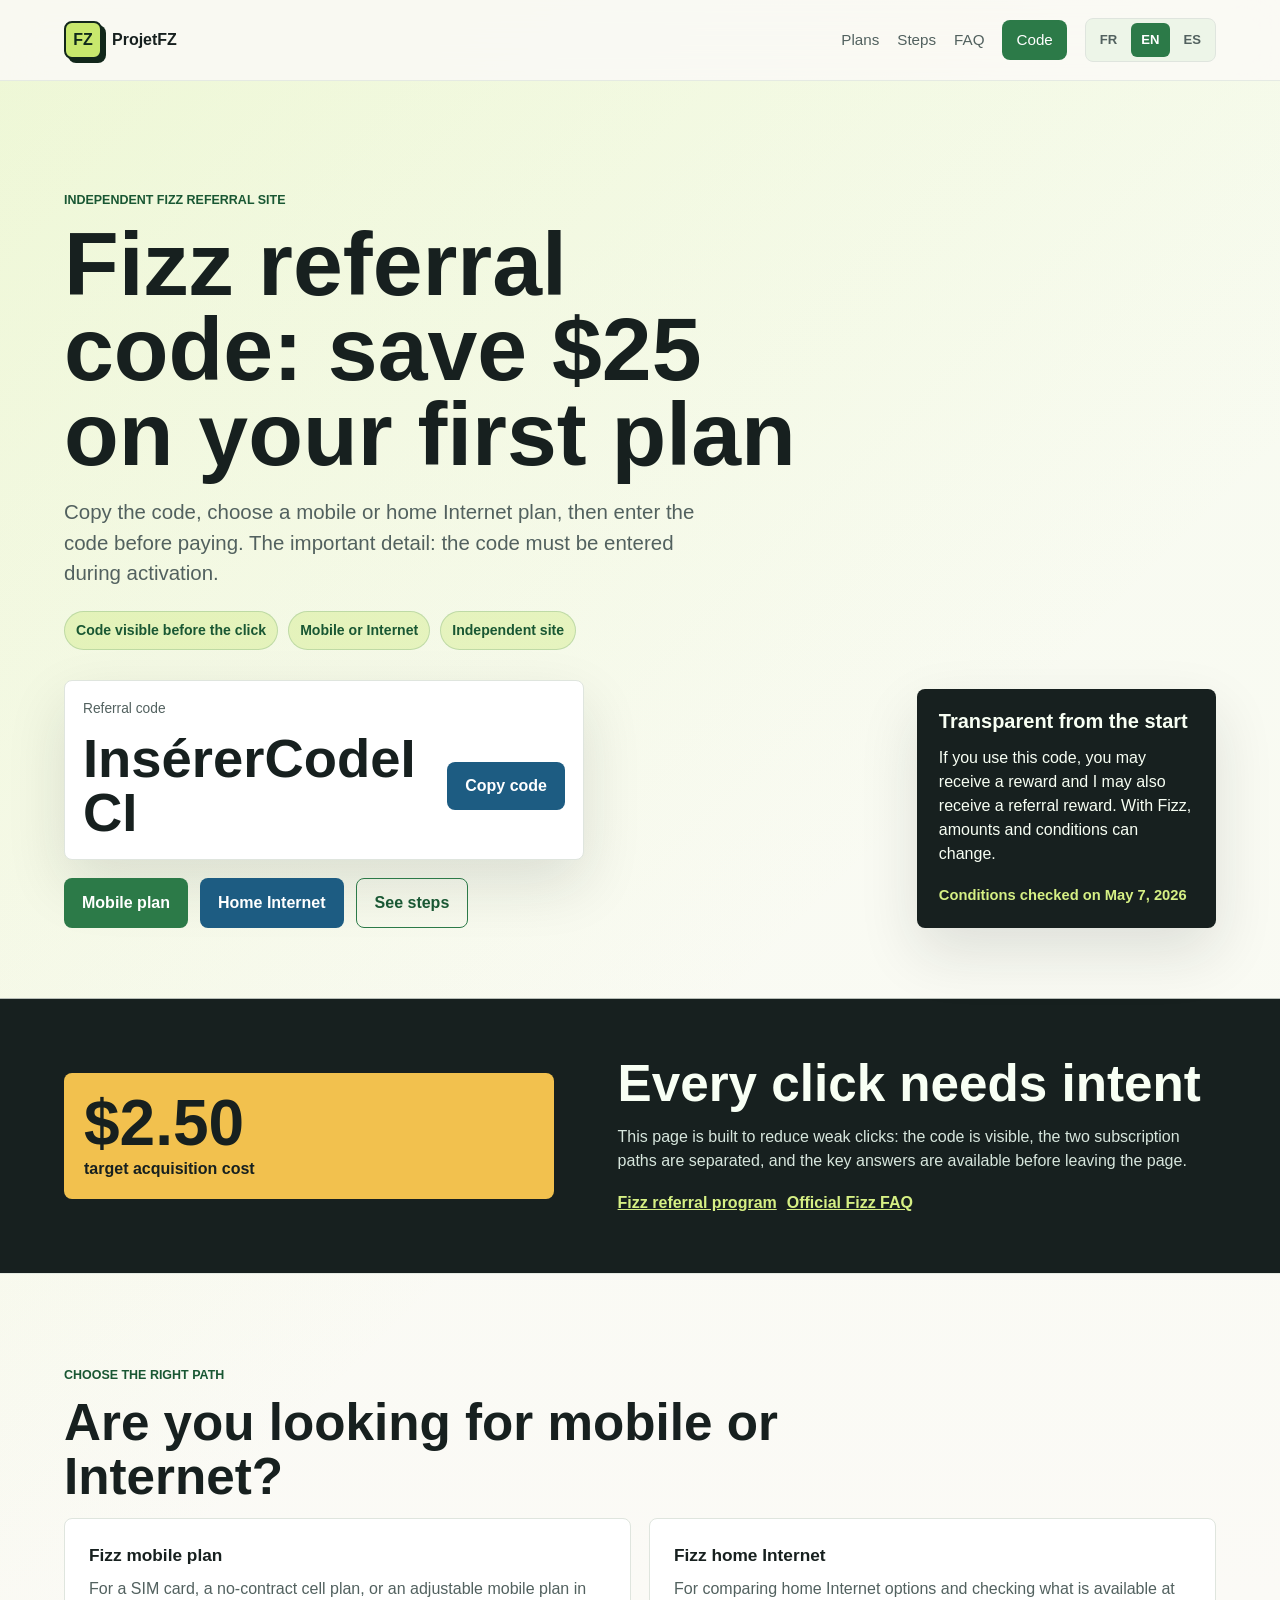
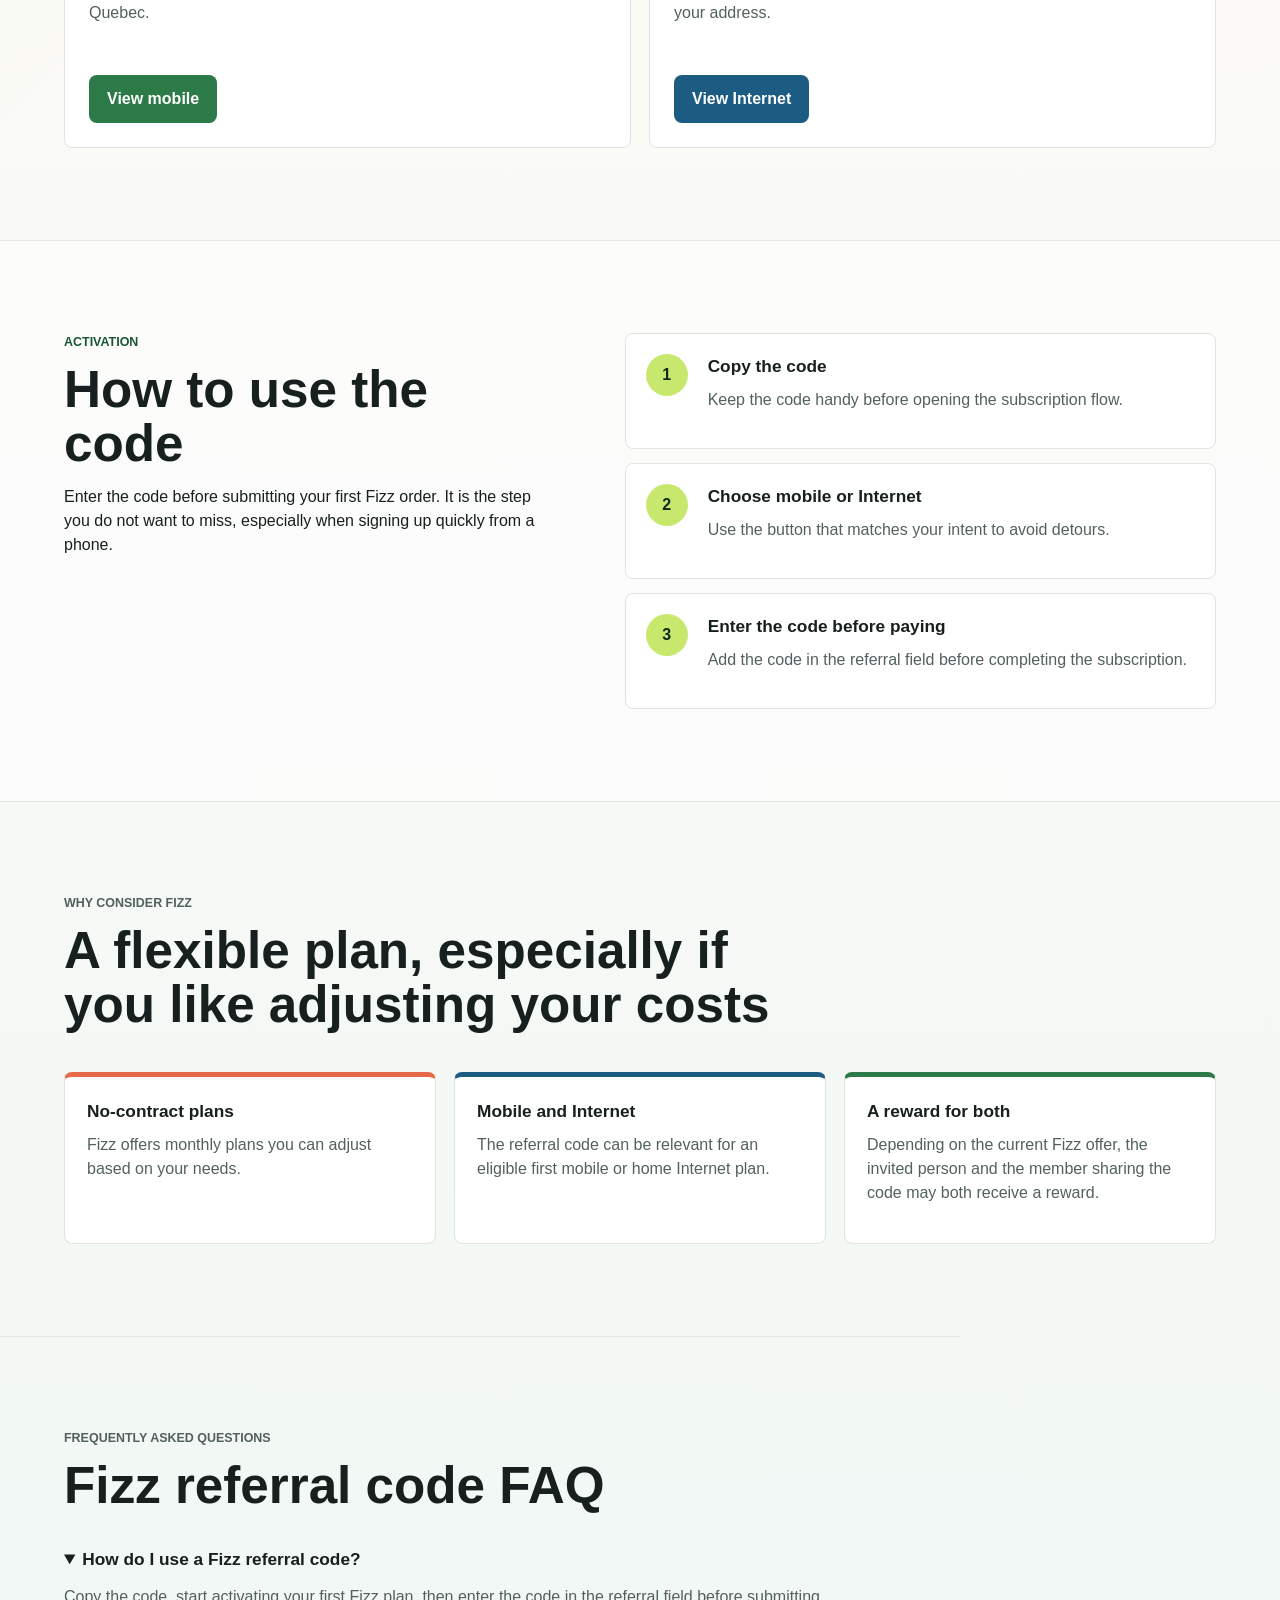
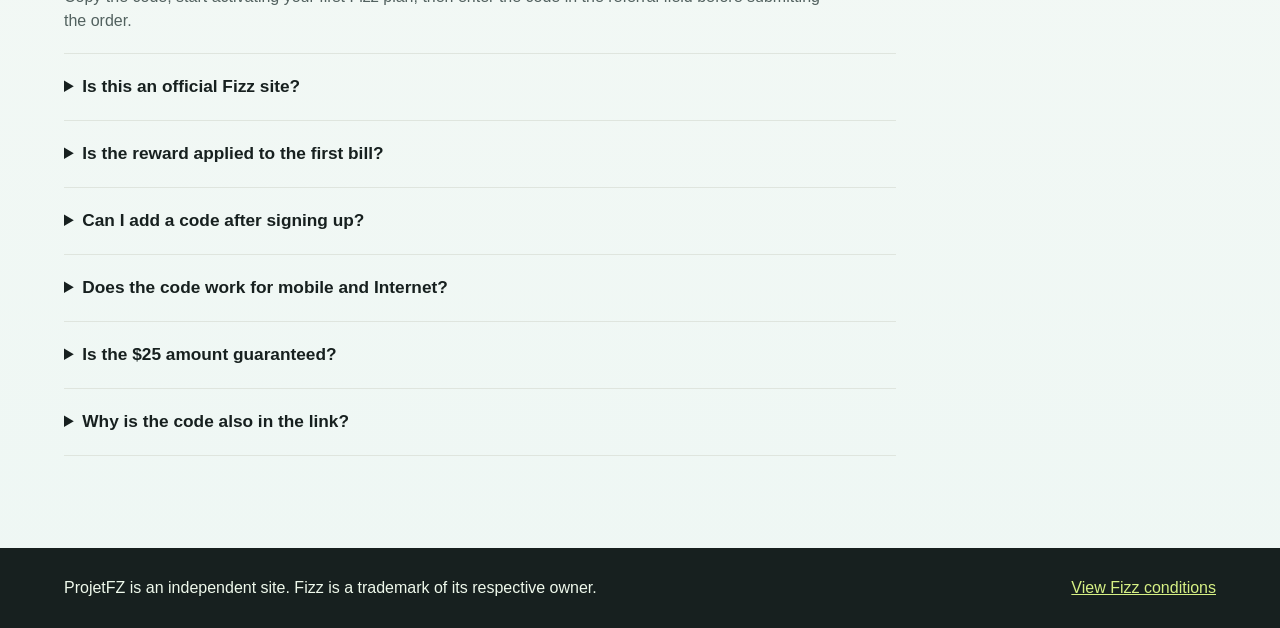
==== en/index.html @ 37cf9ef4 "Add files via upload" ====
<!doctype html>
<html lang="en-US">
  <head>
    <meta charset="utf-8">
    <meta name="viewport" content="width=device-width, initial-scale=1">
    <title>Fizz referral code $25 | ProjetFZ</title>
    <meta name="description" content="Copy a Fizz referral code, choose mobile or home Internet, then enter the code before paying for your first plan.">
    <link rel="canonical" href="https://celiboom.github.io/projetfz/en/">
    <link rel="alternate" hreflang="fr-CA" href="https://celiboom.github.io/projetfz/fr/">
    <link rel="alternate" hreflang="en-US" href="https://celiboom.github.io/projetfz/en/">
    <link rel="alternate" hreflang="es-ES" href="https://celiboom.github.io/projetfz/es/">
    <link rel="alternate" hreflang="x-default" href="https://celiboom.github.io/projetfz/fr/">
    <link rel="stylesheet" href="../styles.css">
    <meta property="og:title" content="Fizz referral code $25">
    <meta property="og:description" content="Copy the code, choose mobile or home Internet, then enter the code during Fizz activation.">
    <meta property="og:type" content="website">
    <meta property="og:url" content="https://celiboom.github.io/projetfz/en/">
    <script type="application/ld+json">
      {
        "@context": "https://schema.org",
        "@type": "FAQPage",
        "mainEntity": [
          {
            "@type": "Question",
            "name": "How do I use a Fizz referral code?",
            "acceptedAnswer": {
              "@type": "Answer",
              "text": "Copy the code, start activating your first Fizz mobile or Internet plan, then enter the code in the referral field before submitting the order."
            }
          },
          {
            "@type": "Question",
            "name": "Can I add a code after signing up?",
            "acceptedAnswer": {
              "@type": "Answer",
              "text": "Fizz indicates that the code must be entered during activation of the first plan. It generally cannot be added retroactively."
            }
          },
          {
            "@type": "Question",
            "name": "When is the Fizz referral reward applied?",
            "acceptedAnswer": {
              "@type": "Answer",
              "text": "According to Fizz conditions, the reward is generally applied after the new member has completed two months of eligible service."
            }
          }
        ]
      }
    </script>
  </head>
  <body>
    <header class="site-header">
      <a class="brand" href="#top" aria-label="ProjetFZ home">
        <span class="brand-mark">FZ</span>
        <span>ProjetFZ</span>
      </a>
      <div class="header-actions">
        <nav class="nav" aria-label="Main navigation">
          <a href="#plans">Plans</a>
          <a href="#comment">Steps</a>
          <a href="#faq">FAQ</a>
          <a class="nav-cta" href="#code">Code</a>
        </nav>
        <div class="language-switcher" aria-label="Choose language">
          <a class="language-link" href="../fr/">FR</a>
          <a class="language-link is-active" href="../en/">EN</a>
          <a class="language-link" href="../es/">ES</a>
        </div>
      </div>
    </header>

    <main id="top">
      <section class="hero" aria-labelledby="hero-title">
        <div class="hero-content">
          <p class="eyebrow">Independent Fizz referral site</p>
          <h1 id="hero-title">Fizz referral code: save $25 on your first plan</h1>
          <p class="hero-copy">
            Copy the code, choose a mobile or home Internet plan, then enter the code before paying. The important detail: the code must be entered during activation.
          </p>

          <ul class="trust-row" aria-label="Trust points">
            <li>Code visible before the click</li>
            <li>Mobile or Internet</li>
            <li>Independent site</li>
          </ul>

          <div id="code" class="code-panel" aria-label="Referral code">
            <span class="code-label">Referral code</span>
            <strong class="referral-code" data-referral-code>InsérerCodeICI</strong>
            <button class="copy-button" type="button" data-copy-code data-copied-text="Code copied">Copy code</button>
          </div>

          <div class="hero-actions conversion-actions" aria-label="Choose a Fizz plan">
            <a class="primary-button mobile-button" data-fizz-link="https://fizz.ca/en/mobile-plan" data-track-event="click_mobile" href="https://fizz.ca/en/mobile-plan?referral=InsérerCodeICI" rel="nofollow sponsored noopener noreferrer" target="_blank">Mobile plan</a>
            <a class="primary-button internet-button" data-fizz-link="https://fizz.ca/en/internet" data-track-event="click_internet" href="https://fizz.ca/en/internet?referral=InsérerCodeICI" rel="nofollow sponsored noopener noreferrer" target="_blank">Home Internet</a>
            <a class="secondary-button" href="#comment">See steps</a>
          </div>
        </div>

        <aside class="hero-note" aria-label="Transparency note">
          <h2>Transparent from the start</h2>
          <p>
            If you use this code, you may receive a reward and I may also receive a referral reward. With Fizz, amounts and conditions can change.
          </p>
          <span class="verification-date">Conditions checked on May 7, 2026</span>
        </aside>
      </section>

      <section class="section compact-section acquisition-strip" aria-labelledby="acquisition-title">
        <div class="metric">
          <strong>$2.50</strong>
          <span>target acquisition cost</span>
        </div>
        <div>
          <h2 id="acquisition-title">Every click needs intent</h2>
          <p>
            This page is built to reduce weak clicks: the code is visible, the two subscription paths are separated, and the key answers are available before leaving the page.
          </p>
          <div class="source-links">
            <a data-fizz-link="https://fizz.ca/en/invite-friends" href="https://fizz.ca/en/invite-friends?referral=InsérerCodeICI" rel="nofollow sponsored noopener noreferrer" target="_blank">Fizz referral program</a>
            <a data-fizz-link="https://fizz.ca/en/faq/how-do-i-invite-friends-to-join-fizz" href="https://fizz.ca/en/faq/how-do-i-invite-friends-to-join-fizz?referral=InsérerCodeICI" rel="nofollow sponsored noopener noreferrer" target="_blank">Official Fizz FAQ</a>
          </div>
        </div>
      </section>

      <section id="plans" class="section" aria-labelledby="plans-title">
        <div class="section-heading">
          <p class="eyebrow">Choose the right path</p>
          <h2 id="plans-title">Are you looking for mobile or Internet?</h2>
        </div>
        <div class="choice-grid">
          <article class="choice-card">
            <div>
              <h3>Fizz mobile plan</h3>
              <p>For a SIM card, a no-contract cell plan, or an adjustable mobile plan in Quebec.</p>
            </div>
            <a class="primary-button mobile-button" data-fizz-link="https://fizz.ca/en/mobile-plan" data-track-event="click_mobile" href="https://fizz.ca/en/mobile-plan?referral=InsérerCodeICI" rel="nofollow sponsored noopener noreferrer" target="_blank">View mobile</a>
          </article>
          <article class="choice-card">
            <div>
              <h3>Fizz home Internet</h3>
              <p>For comparing home Internet options and checking what is available at your address.</p>
            </div>
            <a class="primary-button internet-button" data-fizz-link="https://fizz.ca/en/internet" data-track-event="click_internet" href="https://fizz.ca/en/internet?referral=InsérerCodeICI" rel="nofollow sponsored noopener noreferrer" target="_blank">View Internet</a>
          </article>
        </div>
      </section>

      <section id="comment" class="section split-section" aria-labelledby="steps-title">
        <div>
          <p class="eyebrow">Activation</p>
          <h2 id="steps-title">How to use the code</h2>
          <p>
            Enter the code before submitting your first Fizz order. It is the step you do not want to miss, especially when signing up quickly from a phone.
          </p>
        </div>
        <ol class="steps">
          <li>
            <span>1</span>
            <div>
              <h3>Copy the code</h3>
              <p>Keep the code handy before opening the subscription flow.</p>
            </div>
          </li>
          <li>
            <span>2</span>
            <div>
              <h3>Choose mobile or Internet</h3>
              <p>Use the button that matches your intent to avoid detours.</p>
            </div>
          </li>
          <li>
            <span>3</span>
            <div>
              <h3>Enter the code before paying</h3>
              <p>Add the code in the referral field before completing the subscription.</p>
            </div>
          </li>
        </ol>
      </section>

      <section class="section value-grid" aria-labelledby="why-title">
        <div class="section-heading">
          <p class="eyebrow">Why consider Fizz</p>
          <h2 id="why-title">A flexible plan, especially if you like adjusting your costs</h2>
        </div>
        <article>
          <h3>No-contract plans</h3>
          <p>Fizz offers monthly plans you can adjust based on your needs.</p>
        </article>
        <article>
          <h3>Mobile and Internet</h3>
          <p>The referral code can be relevant for an eligible first mobile or home Internet plan.</p>
        </article>
        <article>
          <h3>A reward for both</h3>
          <p>Depending on the current Fizz offer, the invited person and the member sharing the code may both receive a reward.</p>
        </article>
      </section>

      <section id="faq" class="section faq" aria-labelledby="faq-title">
        <p class="eyebrow">Frequently asked questions</p>
        <h2 id="faq-title">Fizz referral code FAQ</h2>
        <details open>
          <summary>How do I use a Fizz referral code?</summary>
          <p>Copy the code, start activating your first Fizz plan, then enter the code in the referral field before submitting the order.</p>
        </details>
        <details>
          <summary>Is this an official Fizz site?</summary>
          <p>No. ProjetFZ is an independent site that shares a Fizz referral code. The final conditions are always the ones shown by Fizz.</p>
        </details>
        <details>
          <summary>Is the reward applied to the first bill?</summary>
          <p>Fizz indicates that the reward is generally applied after the new member has completed two months of eligible service, so it is not always an immediate discount.</p>
        </details>
        <details>
          <summary>Can I add a code after signing up?</summary>
          <p>Fizz indicates that the code must be entered during activation of the first plan; it generally cannot be added retroactively.</p>
        </details>
        <details>
          <summary>Does the code work for mobile and Internet?</summary>
          <p>The Fizz referral program may apply to an eligible first plan. Always verify the conditions shown by Fizz before completing the subscription.</p>
        </details>
        <details>
          <summary>Is the $25 amount guaranteed?</summary>
          <p>No. The amount may change without notice according to Fizz conditions. This page shows the value observed at the time of the latest check.</p>
        </details>
        <details>
          <summary>Why is the code also in the link?</summary>
          <p>The link adds the referral parameter to make the flow easier, but keep the copied code available in case Fizz asks you to paste it during activation.</p>
        </details>
      </section>
    </main>

    <footer class="site-footer">
      <p>ProjetFZ is an independent site. Fizz is a trademark of its respective owner.</p>
      <a data-fizz-link="https://fizz.ca/en/invite-friends" href="https://fizz.ca/en/invite-friends?referral=InsérerCodeICI" rel="nofollow sponsored noopener noreferrer" target="_blank">View Fizz conditions</a>
    </footer>

    <div class="sticky-conversion" aria-label="Quick actions">
      <div class="sticky-code">
        <span>Code</span>
        <strong data-referral-code>InsérerCodeICI</strong>
      </div>
      <button type="button" data-copy-code data-copied-text="Copied">Copy</button>
      <a class="primary-button mobile-button" data-fizz-link="https://fizz.ca/en/mobile-plan" data-track-event="click_mobile" href="https://fizz.ca/en/mobile-plan?referral=InsérerCodeICI" rel="nofollow sponsored noopener noreferrer" target="_blank">Mobile</a>
      <a class="primary-button internet-button" data-fizz-link="https://fizz.ca/en/internet" data-track-event="click_internet" href="https://fizz.ca/en/internet?referral=InsérerCodeICI" rel="nofollow sponsored noopener noreferrer" target="_blank">Internet</a>
    </div>

    <script src="../script.js"></script>
  </body>
</html>
---- styles.css ----
:root {
  --ink: #17201f;
  --muted: #52615f;
  --paper: #fbfaf6;
  --surface: #ffffff;
  --line: #dfe5de;
  --green: #2c7a48;
  --green-dark: #195733;
  --lime: #c8e86d;
  --blue: #1d5c82;
  --coral: #e8694a;
  --gold: #f2c14e;
  --shadow: 0 24px 60px rgba(23, 32, 31, 0.12);
}

* {
  box-sizing: border-box;
}

html {
  scroll-behavior: smooth;
}

body {
  margin: 0;
  padding-bottom: 0;
  color: var(--ink);
  background:
    linear-gradient(135deg, rgba(200, 232, 109, 0.2), transparent 34%),
    linear-gradient(180deg, #f7fbef 0%, var(--paper) 42%, #eef7f4 100%);
  font-family: "Aptos", "Segoe UI", sans-serif;
  line-height: 1.5;
}

a {
  color: inherit;
}

.site-header {
  position: sticky;
  top: 0;
  z-index: 10;
  display: flex;
  align-items: center;
  justify-content: space-between;
  gap: 24px;
  padding: 18px clamp(18px, 5vw, 72px);
  background: rgba(251, 250, 246, 0.86);
  border-bottom: 1px solid rgba(223, 229, 222, 0.76);
  backdrop-filter: blur(18px);
}

.brand,
.nav,
.header-actions,
.language-switcher {
  display: flex;
  align-items: center;
}

.brand {
  gap: 10px;
  font-weight: 800;
  text-decoration: none;
}

.brand-mark {
  display: grid;
  width: 38px;
  height: 38px;
  place-items: center;
  color: #0f2a1a;
  background: var(--lime);
  border: 2px solid #12271b;
  border-radius: 8px;
  box-shadow: 4px 4px 0 #12271b;
}

.nav {
  gap: 18px;
  color: var(--muted);
  font-size: 0.95rem;
}

.header-actions {
  gap: 18px;
}

.nav a {
  text-decoration: none;
}

.nav-cta {
  padding: 9px 14px;
  color: #fff;
  background: var(--green);
  border-radius: 8px;
}

.language-switcher {
  gap: 4px;
  padding: 4px;
  background: #edf5e8;
  border: 1px solid var(--line);
  border-radius: 8px;
}

.language-button {
  min-height: 34px;
  padding: 7px 10px;
  color: var(--muted);
  background: transparent;
  border: 0;
  border-radius: 6px;
  font-size: 0.82rem;
  font-weight: 900;
}

.language-button.is-active {
  color: #fff;
  background: var(--green);
}

.language-link {
  min-height: 34px;
  padding: 7px 10px;
  color: var(--muted);
  border-radius: 6px;
  font-size: 0.82rem;
  font-weight: 900;
  text-decoration: none;
}

.language-link.is-active {
  color: #fff;
  background: var(--green);
}

.hero {
  display: grid;
  grid-template-columns: minmax(0, 1.45fr) minmax(260px, 0.55fr);
  gap: clamp(28px, 5vw, 70px);
  align-items: end;
  min-height: calc(100vh - 76px);
  padding: clamp(56px, 9vw, 110px) clamp(18px, 5vw, 72px) clamp(36px, 6vw, 70px);
}

.hero-content {
  max-width: 850px;
}

.eyebrow {
  margin: 0 0 12px;
  color: var(--green-dark);
  font-size: 0.78rem;
  font-weight: 800;
  letter-spacing: 0;
  text-transform: uppercase;
}

h1,
h2,
h3,
p {
  margin-top: 0;
}

h1 {
  max-width: 760px;
  margin-bottom: 20px;
  font-size: clamp(2.55rem, 7vw, 5.85rem);
  line-height: 0.95;
  letter-spacing: 0;
}

h2 {
  margin-bottom: 14px;
  font-size: clamp(1.85rem, 4vw, 3.2rem);
  line-height: 1.05;
  letter-spacing: 0;
}

h3 {
  margin-bottom: 8px;
  font-size: 1.08rem;
}

.hero-copy {
  max-width: 660px;
  color: var(--muted);
  font-size: clamp(1.08rem, 2vw, 1.28rem);
}

.trust-row {
  display: flex;
  flex-wrap: wrap;
  gap: 10px;
  margin: 22px 0 0;
  padding: 0;
  list-style: none;
}

.trust-row li {
  padding: 8px 11px;
  color: var(--green-dark);
  background: rgba(200, 232, 109, 0.34);
  border: 1px solid rgba(44, 122, 72, 0.2);
  border-radius: 999px;
  font-size: 0.88rem;
  font-weight: 800;
}

.code-panel {
  display: grid;
  grid-template-columns: 1fr auto;
  gap: 12px;
  align-items: center;
  max-width: 520px;
  margin: 30px 0 18px;
  padding: 18px;
  background: var(--surface);
  border: 1px solid var(--line);
  border-radius: 8px;
  box-shadow: var(--shadow);
}

.code-label {
  grid-column: 1 / -1;
  color: var(--muted);
  font-size: 0.86rem;
}

.referral-code {
  min-width: 0;
  overflow-wrap: anywhere;
  font-size: clamp(2rem, 6vw, 3.4rem);
  line-height: 1;
  letter-spacing: 0;
}

button,
.primary-button,
.secondary-button {
  display: inline-flex;
  min-height: 46px;
  align-items: center;
  justify-content: center;
  padding: 12px 18px;
  border-radius: 8px;
  font: inherit;
  font-weight: 800;
  text-decoration: none;
  cursor: pointer;
}

.copy-button {
  color: #fff;
  background: var(--blue);
  border: 0;
}

.copy-button[data-copied="true"] {
  background: var(--green);
}

.hero-actions {
  display: flex;
  flex-wrap: wrap;
  gap: 12px;
}

.conversion-actions {
  align-items: stretch;
  margin-top: 16px;
}

.primary-button {
  color: #fff;
  background: var(--green);
}

.mobile-button {
  background: var(--green);
}

.internet-button {
  background: var(--blue);
}

.secondary-button {
  color: var(--green-dark);
  background: transparent;
  border: 1px solid var(--green);
}

.hero-note {
  padding: 22px;
  background: #17201f;
  color: #f8fff4;
  border-radius: 8px;
  box-shadow: var(--shadow);
}

.hero-note h2 {
  font-size: 1.25rem;
}

.verification-date {
  display: block;
  margin-top: 18px;
  color: #d6f084;
  font-size: 0.92rem;
  font-weight: 800;
}

.hero-note p,
.site-footer p {
  margin-bottom: 0;
}

.section {
  padding: clamp(52px, 8vw, 92px) clamp(18px, 5vw, 72px);
  border-top: 1px solid rgba(223, 229, 222, 0.8);
}

.compact-section {
  padding-top: clamp(34px, 5vw, 58px);
  padding-bottom: clamp(34px, 5vw, 58px);
}

.acquisition-strip {
  display: grid;
  grid-template-columns: minmax(0, 0.9fr) minmax(0, 1.1fr);
  gap: clamp(22px, 5vw, 64px);
  align-items: center;
  background: #17201f;
  color: #f8fff4;
}

.acquisition-strip p {
  color: #d7e6dd;
}

.metric {
  display: inline-grid;
  gap: 2px;
  padding: 18px 20px;
  color: #17201f;
  background: var(--gold);
  border-radius: 8px;
}

.metric strong {
  font-size: clamp(2.2rem, 6vw, 4rem);
  line-height: 1;
}

.metric span {
  font-weight: 900;
}

.source-links {
  display: flex;
  flex-wrap: wrap;
  gap: 10px;
  margin-top: 18px;
}

.source-links a {
  color: #d6f084;
  font-weight: 800;
}

.split-section {
  display: grid;
  grid-template-columns: minmax(0, 0.9fr) minmax(280px, 1.1fr);
  gap: clamp(28px, 6vw, 82px);
  background: rgba(255, 255, 255, 0.55);
}

.split-section > div:first-child {
  max-width: 520px;
}

.steps {
  display: grid;
  gap: 14px;
  margin: 0;
  padding: 0;
  list-style: none;
}

.steps li {
  display: grid;
  grid-template-columns: 46px 1fr;
  gap: 16px;
  padding: 20px;
  background: var(--surface);
  border: 1px solid var(--line);
  border-radius: 8px;
}

.steps span {
  display: grid;
  width: 42px;
  height: 42px;
  place-items: center;
  color: #0f2a1a;
  font-weight: 900;
  background: var(--lime);
  border-radius: 50%;
}

.steps p,
.value-grid p,
.faq p {
  color: var(--muted);
}

.value-grid {
  display: grid;
  grid-template-columns: repeat(3, minmax(0, 1fr));
  gap: 18px;
}

.section-heading {
  grid-column: 1 / -1;
  max-width: 720px;
  margin-bottom: 8px;
}

.value-grid article {
  padding: 22px;
  background: var(--surface);
  border: 1px solid var(--line);
  border-radius: 8px;
}

.choice-grid {
  display: grid;
  grid-template-columns: repeat(2, minmax(0, 1fr));
  gap: 18px;
}

.choice-card {
  display: flex;
  min-height: 230px;
  flex-direction: column;
  justify-content: space-between;
  gap: 18px;
  padding: 24px;
  background: var(--surface);
  border: 1px solid var(--line);
  border-radius: 8px;
}

.choice-card p {
  color: var(--muted);
}

.choice-card .primary-button {
  width: fit-content;
}

.value-grid article:nth-of-type(1) {
  border-top: 5px solid var(--coral);
}

.value-grid article:nth-of-type(2) {
  border-top: 5px solid var(--blue);
}

.value-grid article:nth-of-type(3) {
  border-top: 5px solid var(--green);
}

.faq {
  max-width: 960px;
}

details {
  padding: 20px 0;
  border-bottom: 1px solid var(--line);
}

summary {
  font-size: 1.08rem;
  font-weight: 800;
  cursor: pointer;
}

details p {
  max-width: 760px;
  margin: 12px 0 0;
}

.sticky-conversion {
  position: fixed;
  right: 0;
  bottom: 0;
  left: 0;
  z-index: 20;
  display: none;
  grid-template-columns: minmax(0, 1fr) auto auto auto;
  gap: 8px;
  align-items: center;
  padding: 10px;
  background: rgba(23, 32, 31, 0.96);
  color: #f8fff4;
  box-shadow: 0 -18px 42px rgba(23, 32, 31, 0.2);
}

.sticky-code {
  min-width: 0;
}

.sticky-code span {
  display: block;
  color: #d6f084;
  font-size: 0.72rem;
  font-weight: 800;
  text-transform: uppercase;
}

.sticky-code strong {
  display: block;
  overflow: hidden;
  text-overflow: ellipsis;
  white-space: nowrap;
}

.sticky-conversion button,
.sticky-conversion a {
  min-height: 42px;
  padding: 10px 12px;
  border-radius: 8px;
  font-size: 0.9rem;
}

.site-footer {
  display: flex;
  flex-wrap: wrap;
  justify-content: space-between;
  gap: 14px;
  padding: 28px clamp(18px, 5vw, 72px);
  color: #eff9ec;
  background: #17201f;
}

.site-footer a {
  color: #d6f084;
}

@media (max-width: 780px) {
  body {
    padding-bottom: 78px;
  }

  .site-header {
    align-items: flex-start;
    flex-direction: column;
  }

  .nav {
    width: 100%;
    justify-content: space-between;
    gap: 10px;
    font-size: 0.86rem;
  }

  .header-actions {
    width: 100%;
    align-items: stretch;
    flex-direction: column;
  }

  .language-switcher {
    width: max-content;
  }

  .hero,
  .split-section,
  .value-grid,
  .choice-grid,
  .acquisition-strip {
    grid-template-columns: 1fr;
  }

  .hero {
    min-height: auto;
  }

  .code-panel {
    grid-template-columns: 1fr;
  }

  .copy-button {
    width: 100%;
  }

  .sticky-conversion {
    display: grid;
  }
}

@media (max-width: 420px) {
  .sticky-conversion {
    grid-template-columns: 1fr 1fr;
  }

  .sticky-code {
    grid-column: 1 / -1;
  }
}
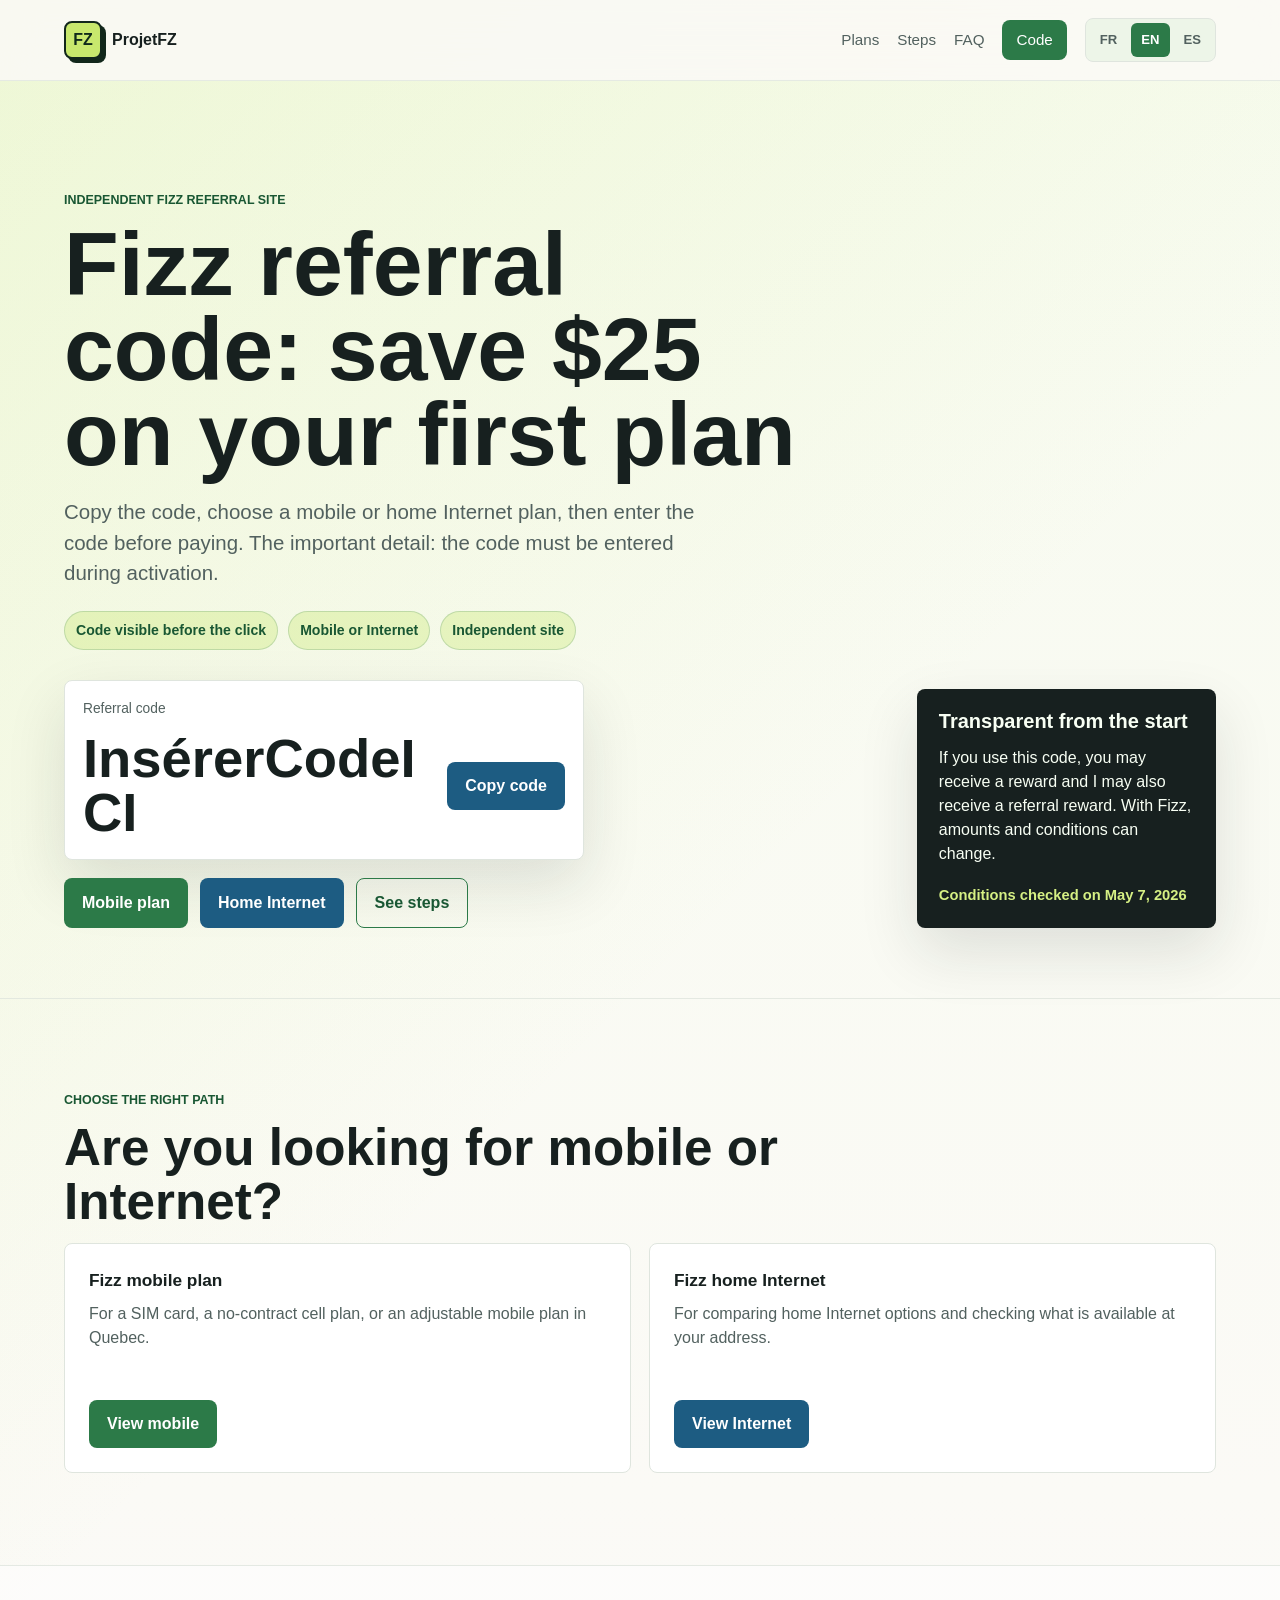
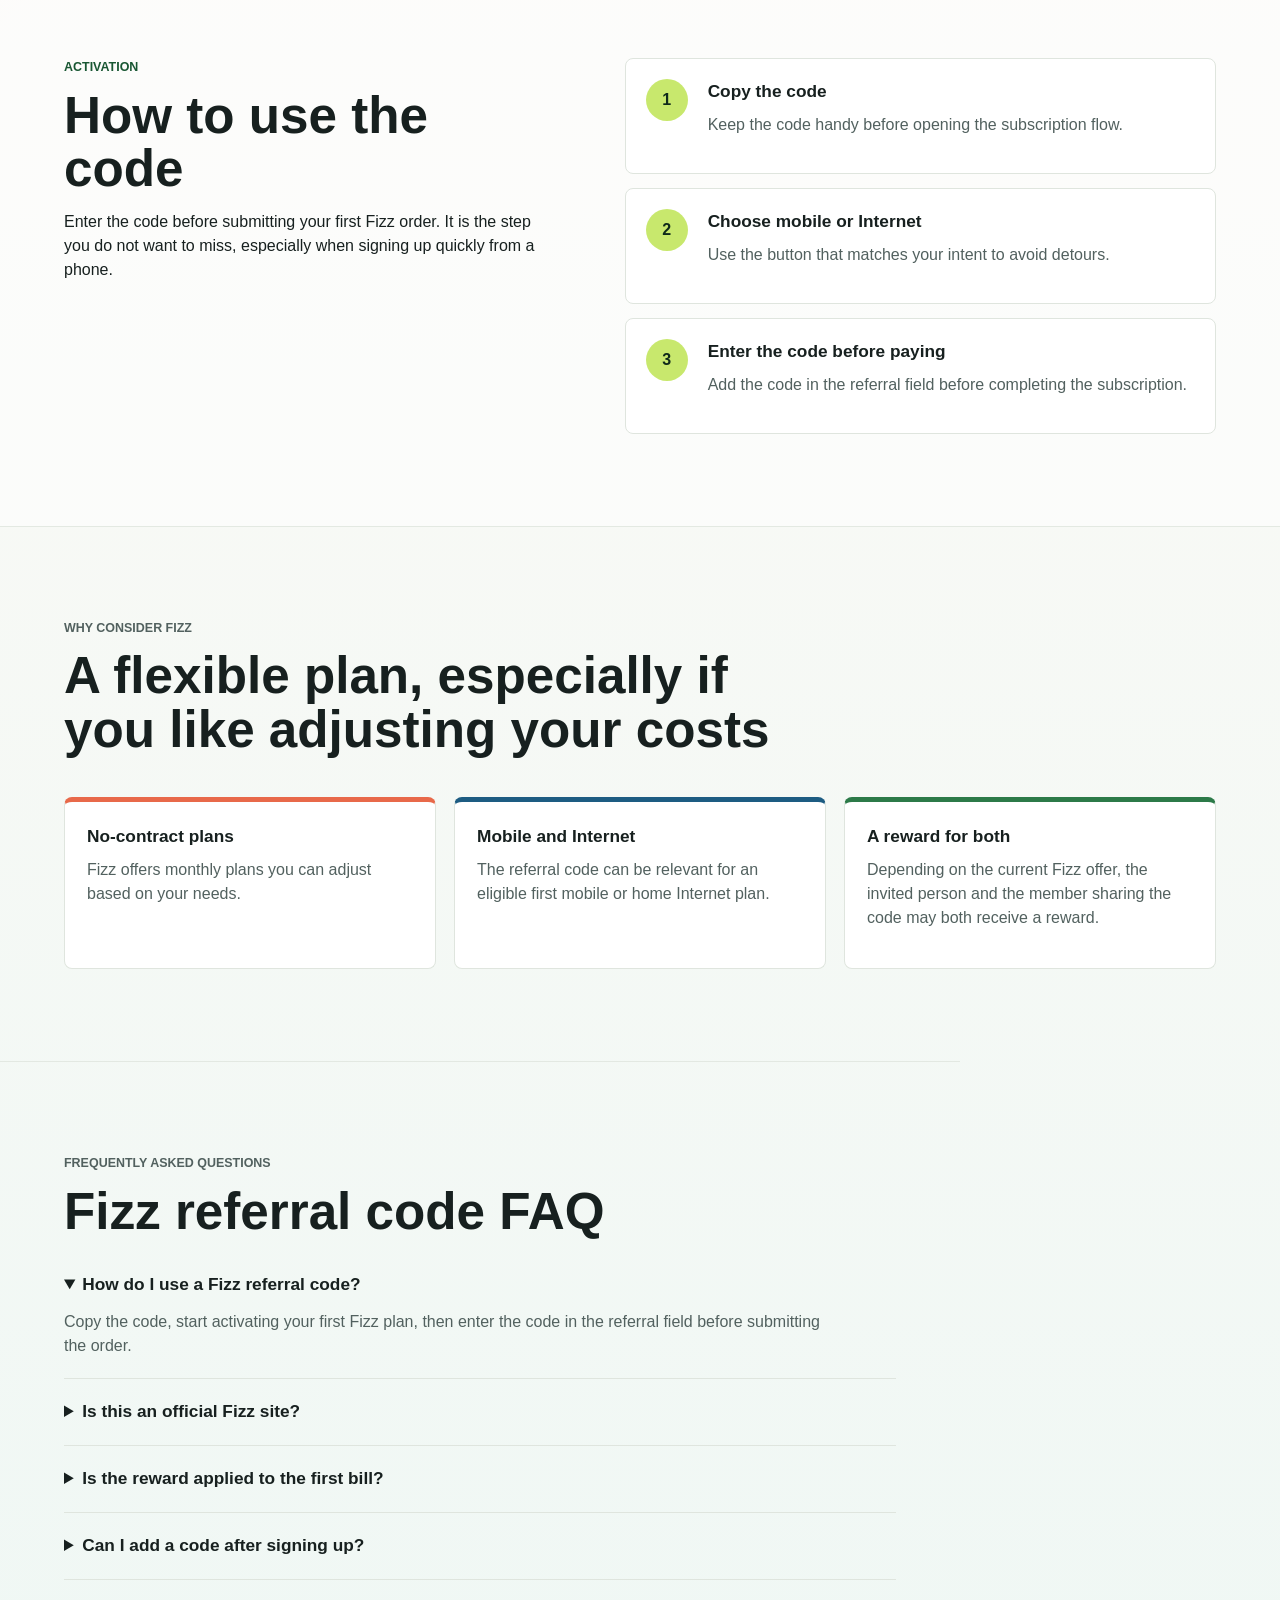
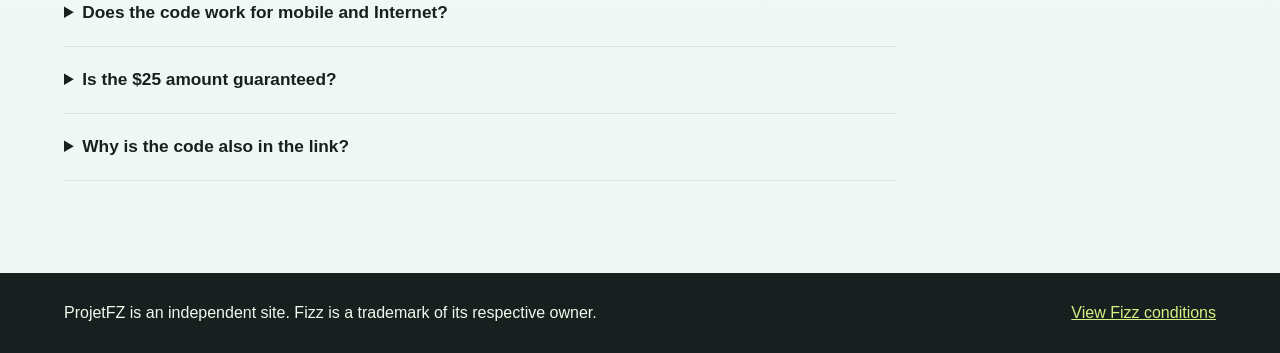
==== commit 6dc3e958: "Add files via upload" ====
--- a/en/index.html
+++ b/en/index.html
@@ -106,23 +106,6 @@
         </aside>
       </section>
 
-      <section class="section compact-section acquisition-strip" aria-labelledby="acquisition-title">
-        <div class="metric">
-          <strong>$2.50</strong>
-          <span>target acquisition cost</span>
-        </div>
-        <div>
-          <h2 id="acquisition-title">Every click needs intent</h2>
-          <p>
-            This page is built to reduce weak clicks: the code is visible, the two subscription paths are separated, and the key answers are available before leaving the page.
-          </p>
-          <div class="source-links">
-            <a data-fizz-link="https://fizz.ca/en/invite-friends" href="https://fizz.ca/en/invite-friends?referral=InsérerCodeICI" rel="nofollow sponsored noopener noreferrer" target="_blank">Fizz referral program</a>
-            <a data-fizz-link="https://fizz.ca/en/faq/how-do-i-invite-friends-to-join-fizz" href="https://fizz.ca/en/faq/how-do-i-invite-friends-to-join-fizz?referral=InsérerCodeICI" rel="nofollow sponsored noopener noreferrer" target="_blank">Official Fizz FAQ</a>
-          </div>
-        </div>
-      </section>
-
       <section id="plans" class="section" aria-labelledby="plans-title">
         <div class="section-heading">
           <p class="eyebrow">Choose the right path</p>
--- a/styles.css
+++ b/styles.css
@@ -9,7 +9,6 @@
   --lime: #c8e86d;
   --blue: #1d5c82;
   --coral: #e8694a;
-  --gold: #f2c14e;
   --shadow: 0 24px 60px rgba(23, 32, 31, 0.12);
 }
 
@@ -321,54 +320,6 @@
 .section {
   padding: clamp(52px, 8vw, 92px) clamp(18px, 5vw, 72px);
   border-top: 1px solid rgba(223, 229, 222, 0.8);
-}
-
-.compact-section {
-  padding-top: clamp(34px, 5vw, 58px);
-  padding-bottom: clamp(34px, 5vw, 58px);
-}
-
-.acquisition-strip {
-  display: grid;
-  grid-template-columns: minmax(0, 0.9fr) minmax(0, 1.1fr);
-  gap: clamp(22px, 5vw, 64px);
-  align-items: center;
-  background: #17201f;
-  color: #f8fff4;
-}
-
-.acquisition-strip p {
-  color: #d7e6dd;
-}
-
-.metric {
-  display: inline-grid;
-  gap: 2px;
-  padding: 18px 20px;
-  color: #17201f;
-  background: var(--gold);
-  border-radius: 8px;
-}
-
-.metric strong {
-  font-size: clamp(2.2rem, 6vw, 4rem);
-  line-height: 1;
-}
-
-.metric span {
-  font-weight: 900;
-}
-
-.source-links {
-  display: flex;
-  flex-wrap: wrap;
-  gap: 10px;
-  margin-top: 18px;
-}
-
-.source-links a {
-  color: #d6f084;
-  font-weight: 800;
 }
 
 .split-section {
@@ -581,8 +532,7 @@
   .hero,
   .split-section,
   .value-grid,
-  .choice-grid,
-  .acquisition-strip {
+  .choice-grid {
     grid-template-columns: 1fr;
   }
 
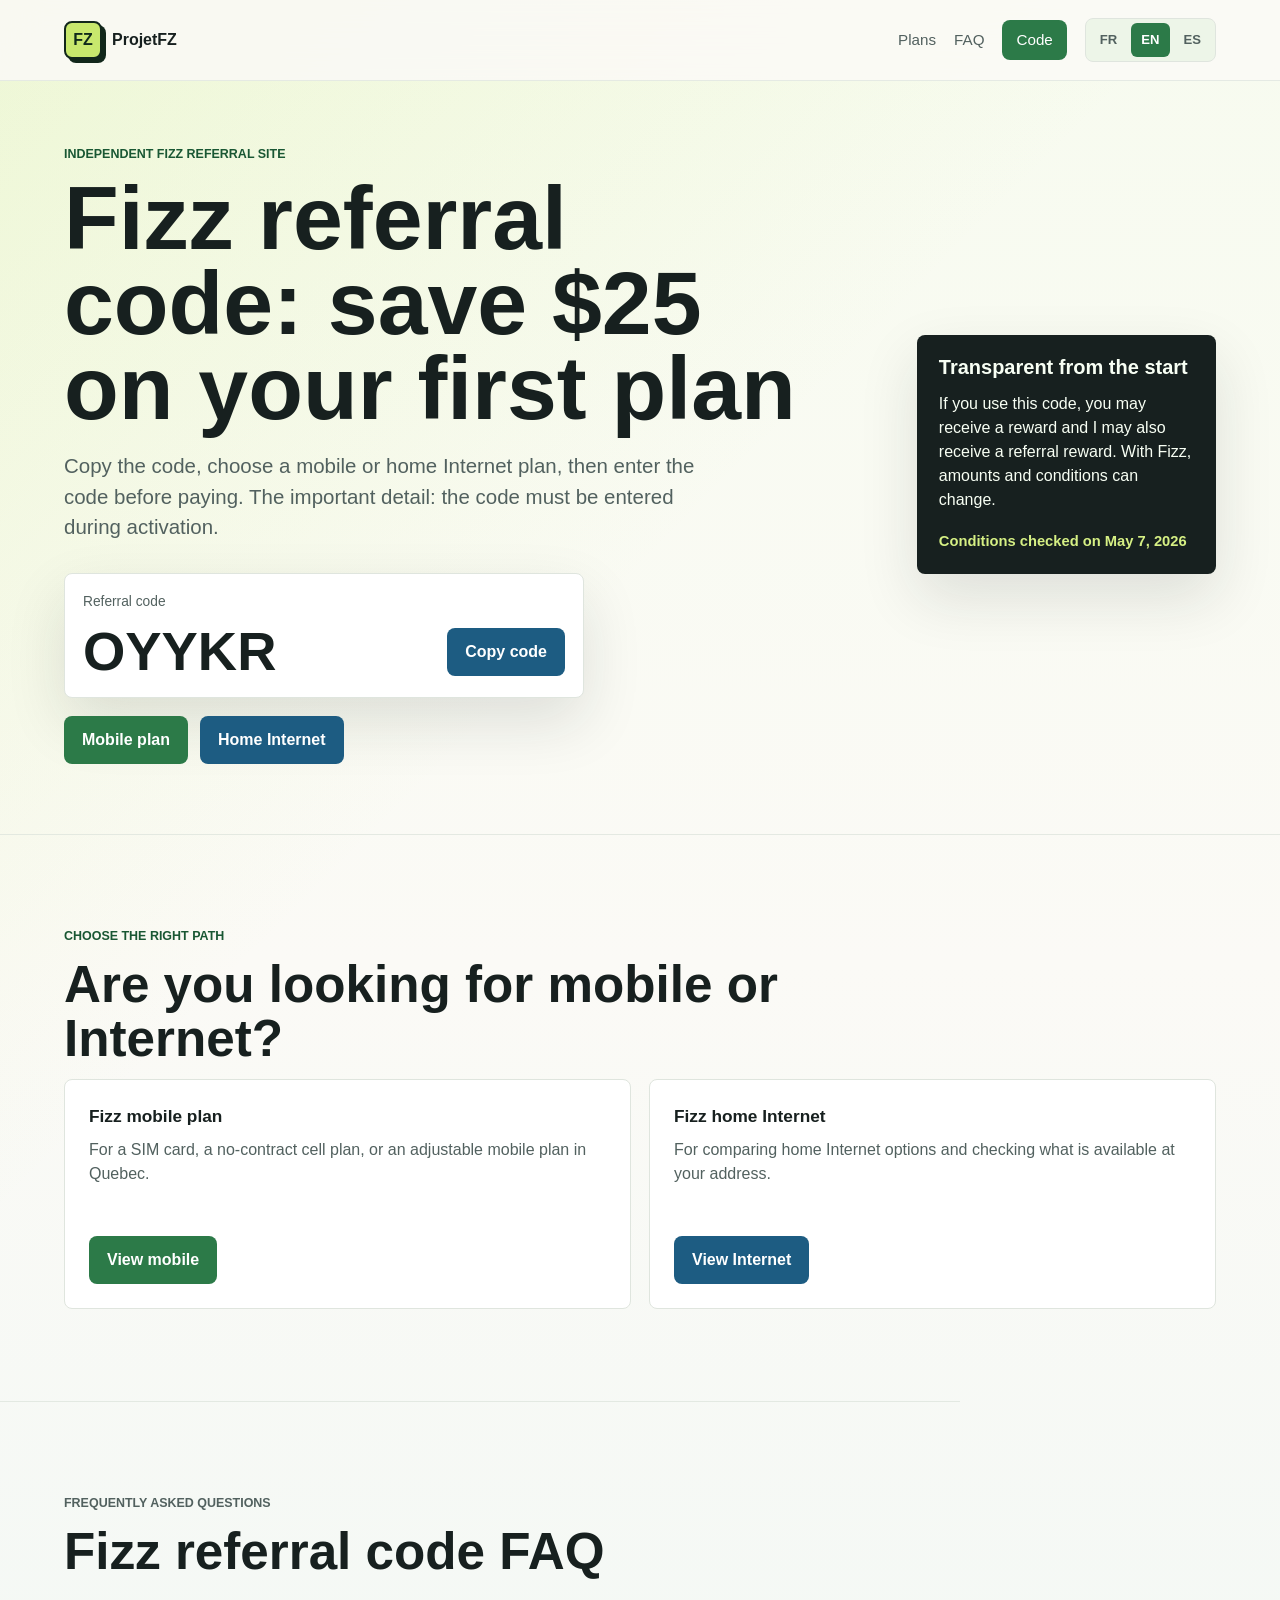
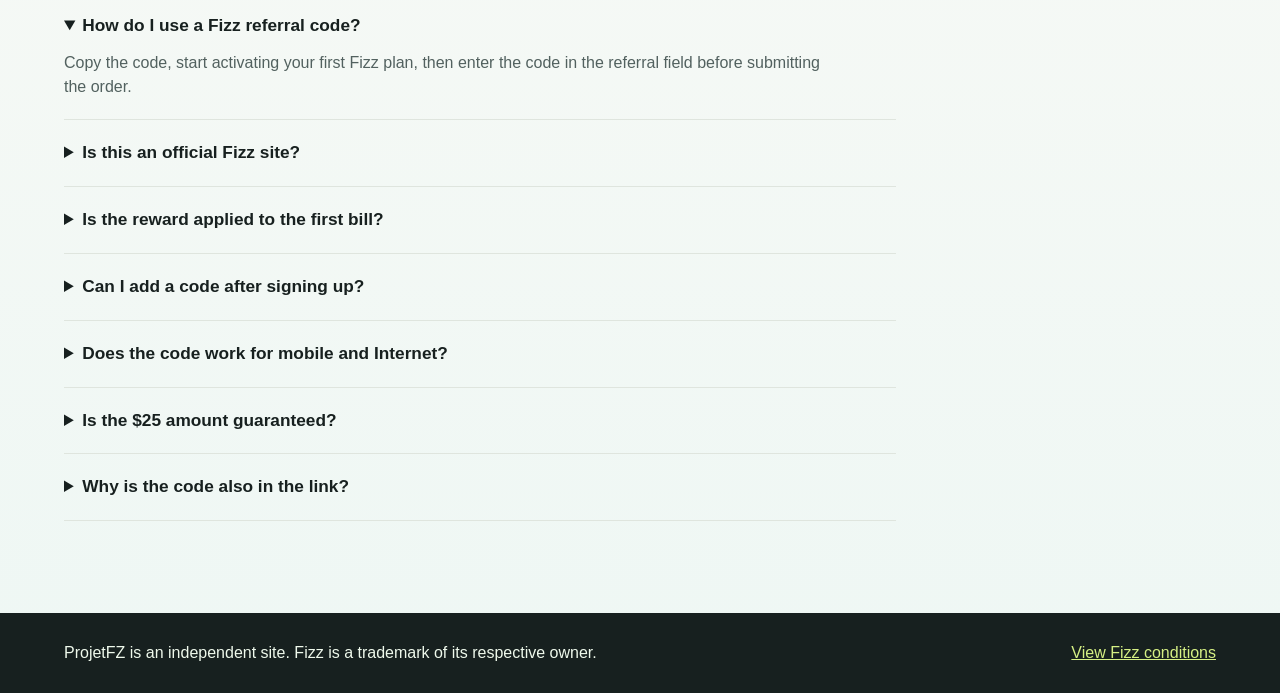
==== commit 6919a715: "Add files via upload" ====
--- a/en/index.html
+++ b/en/index.html
@@ -57,7 +57,6 @@
       <div class="header-actions">
         <nav class="nav" aria-label="Main navigation">
           <a href="#plans">Plans</a>
-          <a href="#comment">Steps</a>
           <a href="#faq">FAQ</a>
           <a class="nav-cta" href="#code">Code</a>
         </nav>
@@ -78,22 +77,15 @@
             Copy the code, choose a mobile or home Internet plan, then enter the code before paying. The important detail: the code must be entered during activation.
           </p>
 
-          <ul class="trust-row" aria-label="Trust points">
-            <li>Code visible before the click</li>
-            <li>Mobile or Internet</li>
-            <li>Independent site</li>
-          </ul>
-
           <div id="code" class="code-panel" aria-label="Referral code">
             <span class="code-label">Referral code</span>
-            <strong class="referral-code" data-referral-code>InsérerCodeICI</strong>
+            <strong class="referral-code" data-referral-code>OYYKR</strong>
             <button class="copy-button" type="button" data-copy-code data-copied-text="Code copied">Copy code</button>
           </div>
 
           <div class="hero-actions conversion-actions" aria-label="Choose a Fizz plan">
-            <a class="primary-button mobile-button" data-fizz-link="https://fizz.ca/en/mobile-plan" data-track-event="click_mobile" href="https://fizz.ca/en/mobile-plan?referral=InsérerCodeICI" rel="nofollow sponsored noopener noreferrer" target="_blank">Mobile plan</a>
-            <a class="primary-button internet-button" data-fizz-link="https://fizz.ca/en/internet" data-track-event="click_internet" href="https://fizz.ca/en/internet?referral=InsérerCodeICI" rel="nofollow sponsored noopener noreferrer" target="_blank">Home Internet</a>
-            <a class="secondary-button" href="#comment">See steps</a>
+            <a class="primary-button mobile-button" data-fizz-link="https://fizz.ca/en/mobile-plan" data-track-event="click_mobile" href="https://fizz.ca/en/mobile-plan?referral=OYYKR" rel="nofollow sponsored noopener noreferrer" target="_blank">Mobile plan</a>
+            <a class="primary-button internet-button" data-fizz-link="https://fizz.ca/en/internet" data-track-event="click_internet" href="https://fizz.ca/en/internet?referral=OYYKR" rel="nofollow sponsored noopener noreferrer" target="_blank">Home Internet</a>
           </div>
         </div>
 
@@ -117,68 +109,16 @@
               <h3>Fizz mobile plan</h3>
               <p>For a SIM card, a no-contract cell plan, or an adjustable mobile plan in Quebec.</p>
             </div>
-            <a class="primary-button mobile-button" data-fizz-link="https://fizz.ca/en/mobile-plan" data-track-event="click_mobile" href="https://fizz.ca/en/mobile-plan?referral=InsérerCodeICI" rel="nofollow sponsored noopener noreferrer" target="_blank">View mobile</a>
+            <a class="primary-button mobile-button" data-fizz-link="https://fizz.ca/en/mobile-plan" data-track-event="click_mobile" href="https://fizz.ca/en/mobile-plan?referral=OYYKR" rel="nofollow sponsored noopener noreferrer" target="_blank">View mobile</a>
           </article>
           <article class="choice-card">
             <div>
               <h3>Fizz home Internet</h3>
               <p>For comparing home Internet options and checking what is available at your address.</p>
             </div>
-            <a class="primary-button internet-button" data-fizz-link="https://fizz.ca/en/internet" data-track-event="click_internet" href="https://fizz.ca/en/internet?referral=InsérerCodeICI" rel="nofollow sponsored noopener noreferrer" target="_blank">View Internet</a>
+            <a class="primary-button internet-button" data-fizz-link="https://fizz.ca/en/internet" data-track-event="click_internet" href="https://fizz.ca/en/internet?referral=OYYKR" rel="nofollow sponsored noopener noreferrer" target="_blank">View Internet</a>
           </article>
         </div>
-      </section>
-
-      <section id="comment" class="section split-section" aria-labelledby="steps-title">
-        <div>
-          <p class="eyebrow">Activation</p>
-          <h2 id="steps-title">How to use the code</h2>
-          <p>
-            Enter the code before submitting your first Fizz order. It is the step you do not want to miss, especially when signing up quickly from a phone.
-          </p>
-        </div>
-        <ol class="steps">
-          <li>
-            <span>1</span>
-            <div>
-              <h3>Copy the code</h3>
-              <p>Keep the code handy before opening the subscription flow.</p>
-            </div>
-          </li>
-          <li>
-            <span>2</span>
-            <div>
-              <h3>Choose mobile or Internet</h3>
-              <p>Use the button that matches your intent to avoid detours.</p>
-            </div>
-          </li>
-          <li>
-            <span>3</span>
-            <div>
-              <h3>Enter the code before paying</h3>
-              <p>Add the code in the referral field before completing the subscription.</p>
-            </div>
-          </li>
-        </ol>
-      </section>
-
-      <section class="section value-grid" aria-labelledby="why-title">
-        <div class="section-heading">
-          <p class="eyebrow">Why consider Fizz</p>
-          <h2 id="why-title">A flexible plan, especially if you like adjusting your costs</h2>
-        </div>
-        <article>
-          <h3>No-contract plans</h3>
-          <p>Fizz offers monthly plans you can adjust based on your needs.</p>
-        </article>
-        <article>
-          <h3>Mobile and Internet</h3>
-          <p>The referral code can be relevant for an eligible first mobile or home Internet plan.</p>
-        </article>
-        <article>
-          <h3>A reward for both</h3>
-          <p>Depending on the current Fizz offer, the invited person and the member sharing the code may both receive a reward.</p>
-        </article>
       </section>
 
       <section id="faq" class="section faq" aria-labelledby="faq-title">
@@ -217,17 +157,17 @@
 
     <footer class="site-footer">
       <p>ProjetFZ is an independent site. Fizz is a trademark of its respective owner.</p>
-      <a data-fizz-link="https://fizz.ca/en/invite-friends" href="https://fizz.ca/en/invite-friends?referral=InsérerCodeICI" rel="nofollow sponsored noopener noreferrer" target="_blank">View Fizz conditions</a>
+      <a data-fizz-link="https://fizz.ca/en/invite-friends" href="https://fizz.ca/en/invite-friends?referral=OYYKR" rel="nofollow sponsored noopener noreferrer" target="_blank">View Fizz conditions</a>
     </footer>
 
     <div class="sticky-conversion" aria-label="Quick actions">
       <div class="sticky-code">
         <span>Code</span>
-        <strong data-referral-code>InsérerCodeICI</strong>
+        <strong data-referral-code>OYYKR</strong>
       </div>
       <button type="button" data-copy-code data-copied-text="Copied">Copy</button>
-      <a class="primary-button mobile-button" data-fizz-link="https://fizz.ca/en/mobile-plan" data-track-event="click_mobile" href="https://fizz.ca/en/mobile-plan?referral=InsérerCodeICI" rel="nofollow sponsored noopener noreferrer" target="_blank">Mobile</a>
-      <a class="primary-button internet-button" data-fizz-link="https://fizz.ca/en/internet" data-track-event="click_internet" href="https://fizz.ca/en/internet?referral=InsérerCodeICI" rel="nofollow sponsored noopener noreferrer" target="_blank">Internet</a>
+      <a class="primary-button mobile-button" data-fizz-link="https://fizz.ca/en/mobile-plan" data-track-event="click_mobile" href="https://fizz.ca/en/mobile-plan?referral=OYYKR" rel="nofollow sponsored noopener noreferrer" target="_blank">Mobile</a>
+      <a class="primary-button internet-button" data-fizz-link="https://fizz.ca/en/internet" data-track-event="click_internet" href="https://fizz.ca/en/internet?referral=OYYKR" rel="nofollow sponsored noopener noreferrer" target="_blank">Internet</a>
     </div>
 
     <script src="../script.js"></script>
--- a/styles.css
+++ b/styles.css
@@ -139,9 +139,8 @@
   display: grid;
   grid-template-columns: minmax(0, 1.45fr) minmax(260px, 0.55fr);
   gap: clamp(28px, 5vw, 70px);
-  align-items: end;
-  min-height: calc(100vh - 76px);
-  padding: clamp(56px, 9vw, 110px) clamp(18px, 5vw, 72px) clamp(36px, 6vw, 70px);
+  align-items: center;
+  padding: clamp(28px, 5vw, 64px) clamp(18px, 5vw, 72px) clamp(36px, 6vw, 70px);
 }
 
 .hero-content {
